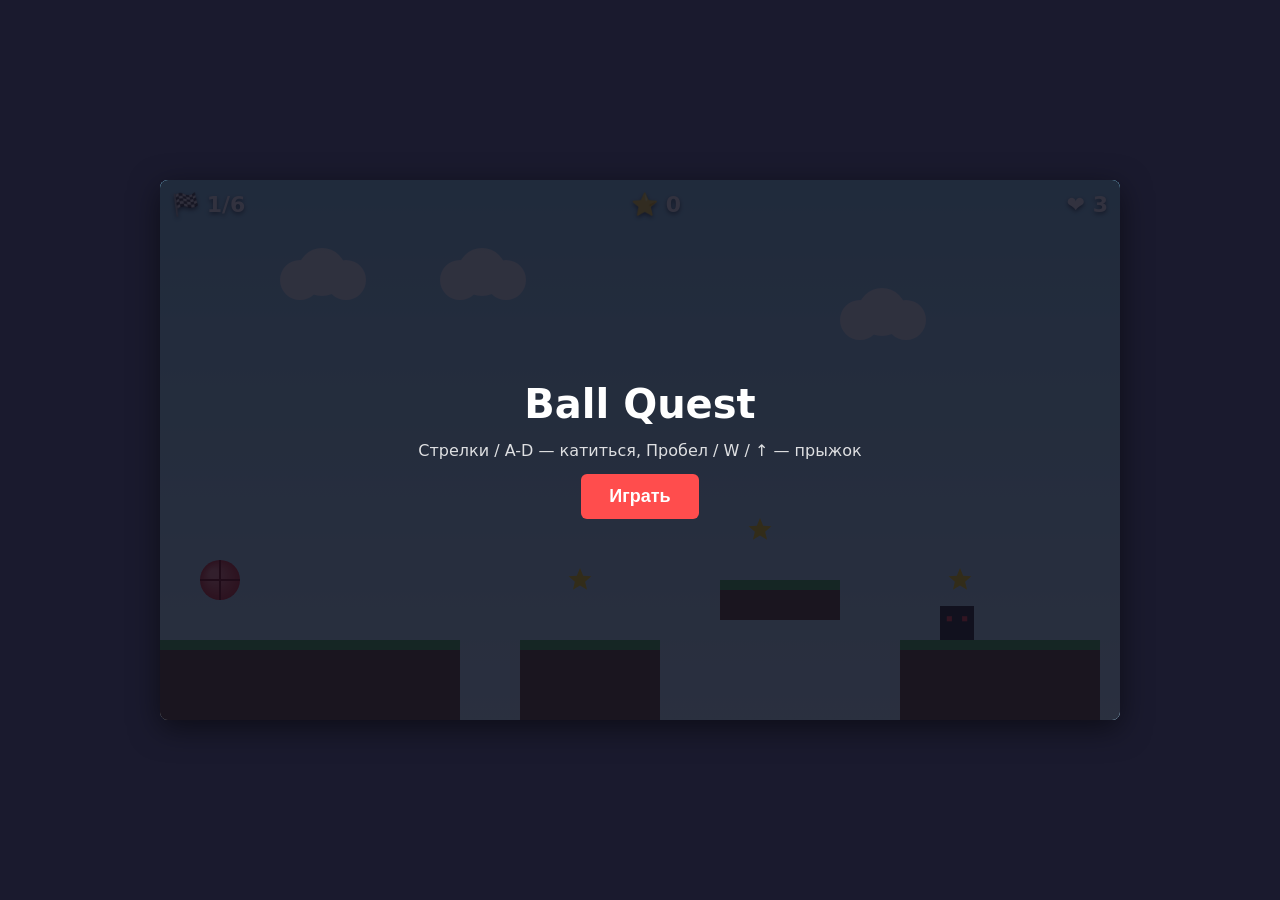
==== play/index.html @ 4b8a6bdd "Add Ball Quest landing page and playable web build Free browser-playable physics platformer with a d" ====
<!DOCTYPE html>
<html lang="ru">
<head>
<meta charset="UTF-8">
<meta name="viewport" content="width=device-width, initial-scale=1.0">
<title>Ball Quest</title>
<meta name="theme-color" content="#1a1a2e">
<link rel="manifest" href="manifest.json">
<link rel="icon" href="icon.svg" type="image/svg+xml">
<link rel="stylesheet" href="style.css">
</head>
<body>
  <div id="game-wrap">
    <canvas id="game" width="960" height="540"></canvas>

    <div id="hud">
      <div id="level">🏁 <span id="level-val">1/6</span></div>
      <div id="score">⭐ <span id="score-val">0</span></div>
      <div id="lives">❤️ <span id="lives-val">3</span></div>
    </div>
    <div id="offline-badge" class="hidden">Офлайн-режим</div>

    <div id="overlay" class="screen">
      <h1>Ball Quest</h1>
      <p>Стрелки / A-D — катиться, Пробел / W / ↑ — прыжок</p>
      <button id="start-btn">Играть</button>
    </div>

    <div id="win-screen" class="screen hidden">
      <h1>Уровень пройден!</h1>
      <p id="win-score"></p>
      <button id="restart-btn">Играть снова</button>
    </div>

    <div id="lose-screen" class="screen hidden">
      <h1>Игра окончена</h1>
      <p id="lose-score"></p>
      <button id="retry-btn">Попробовать снова</button>
    </div>
  </div>

  <script src="game.js"></script>
  <script src="sw-register.js"></script>
</body>
</html>
---- play/style.css ----
* { box-sizing: border-box; }

body {
  margin: 0;
  min-height: 100vh;
  display: flex;
  align-items: center;
  justify-content: center;
  background: #1a1a2e;
  font-family: 'Segoe UI', system-ui, sans-serif;
}

#game-wrap {
  position: relative;
  width: 960px;
  max-width: 100vw;
  aspect-ratio: 960 / 540;
}

canvas {
  width: 100%;
  height: 100%;
  display: block;
  background: #87ceeb;
  border-radius: 8px;
  box-shadow: 0 8px 30px rgba(0,0,0,0.5);
}

#hud {
  position: absolute;
  top: 12px;
  left: 12px;
  right: 12px;
  display: flex;
  justify-content: space-between;
  font-size: 22px;
  font-weight: bold;
  color: #fff;
  text-shadow: 0 2px 4px rgba(0,0,0,0.6);
  pointer-events: none;
}

.screen {
  position: absolute;
  inset: 0;
  background: rgba(15, 15, 30, 0.85);
  color: #fff;
  display: flex;
  flex-direction: column;
  align-items: center;
  justify-content: center;
  text-align: center;
  border-radius: 8px;
  gap: 14px;
}

.hidden {
  display: none !important;
}

#offline-badge {
  position: absolute;
  bottom: 12px;
  left: 12px;
  padding: 6px 12px;
  font-size: 13px;
  font-weight: bold;
  color: #fff;
  background: rgba(255, 77, 77, 0.85);
  border-radius: 4px;
  pointer-events: none;
}

.screen h1 {
  margin: 0;
  font-size: 40px;
}

.screen p {
  margin: 0;
  font-size: 16px;
  opacity: 0.85;
}

.screen button {
  padding: 12px 28px;
  font-size: 18px;
  font-weight: bold;
  border: none;
  border-radius: 6px;
  background: #ff4d4d;
  color: #fff;
  cursor: pointer;
  transition: transform 0.1s, background 0.2s;
}

.screen button:hover {
  background: #ff6b6b;
  transform: translateY(-2px);
}
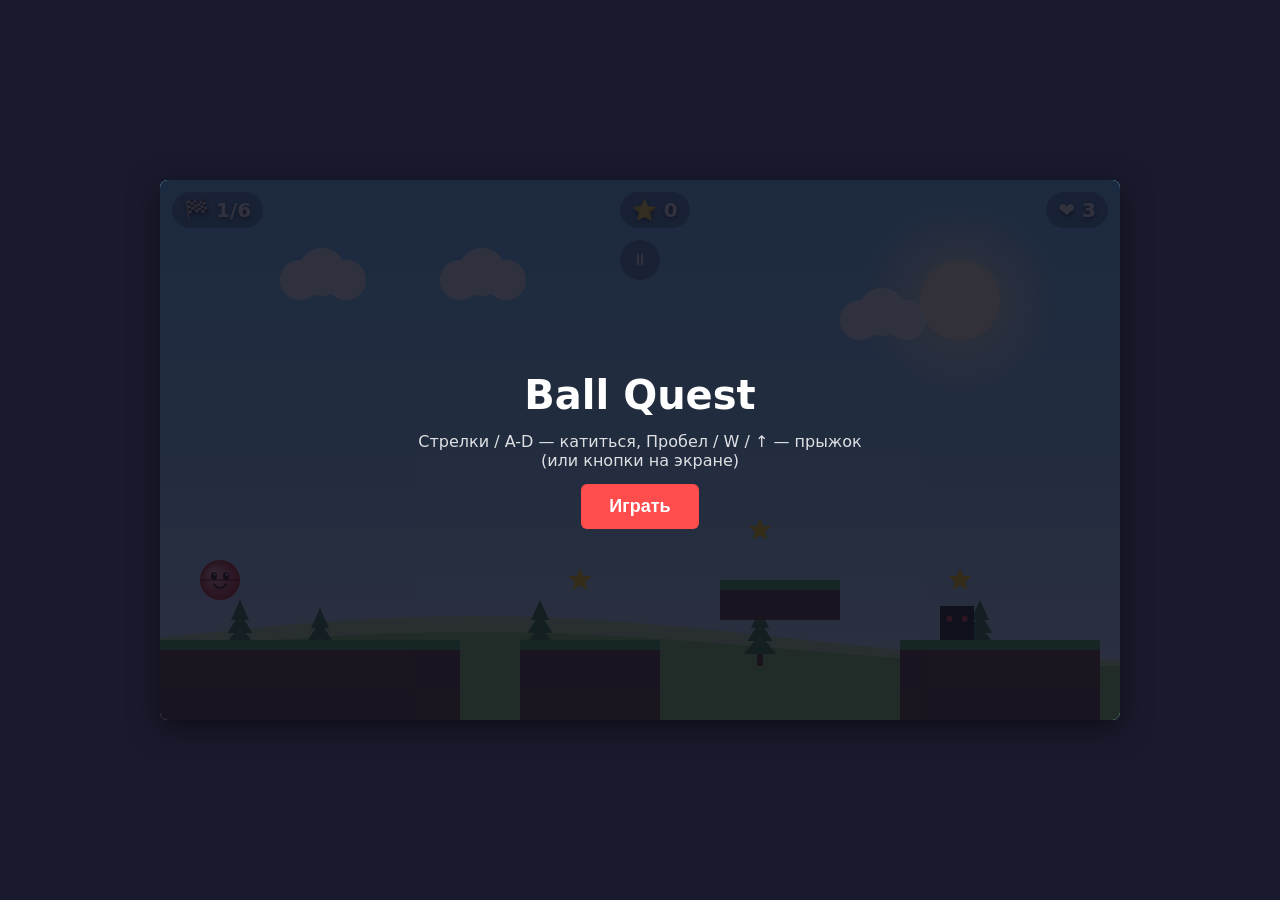
==== commit 8af8fc3c: "Add touch controls, pause, and richer visuals to the game Adds on-screen movement/jump buttons (requ" ====
--- a/play/index.html
+++ b/play/index.html
@@ -18,12 +18,24 @@
       <div id="score">⭐ <span id="score-val">0</span></div>
       <div id="lives">❤️ <span id="lives-val">3</span></div>
     </div>
+    <button id="pause-btn" aria-label="Пауза">⏸</button>
     <div id="offline-badge" class="hidden">Офлайн-режим</div>
+
+    <div id="touch-controls">
+      <button id="btn-left" class="touch-btn" aria-label="Влево">◀</button>
+      <button id="btn-right" class="touch-btn" aria-label="Вправо">▶</button>
+      <button id="btn-jump" class="touch-btn" aria-label="Прыжок">⤒</button>
+    </div>
 
     <div id="overlay" class="screen">
       <h1>Ball Quest</h1>
-      <p>Стрелки / A-D — катиться, Пробел / W / ↑ — прыжок</p>
+      <p>Стрелки / A-D — катиться, Пробел / W / ↑ — прыжок<br>(или кнопки на экране)</p>
       <button id="start-btn">Играть</button>
+    </div>
+
+    <div id="pause-screen" class="screen hidden">
+      <h1>Пауза</h1>
+      <button id="resume-btn">Продолжить</button>
     </div>
 
     <div id="win-screen" class="screen hidden">
--- a/play/style.css
+++ b/play/style.css
@@ -33,11 +33,84 @@
   right: 12px;
   display: flex;
   justify-content: space-between;
-  font-size: 22px;
+  align-items: center;
+  font-size: 20px;
   font-weight: bold;
   color: #fff;
   text-shadow: 0 2px 4px rgba(0,0,0,0.6);
   pointer-events: none;
+}
+
+#hud > div {
+  background: rgba(0, 0, 0, 0.28);
+  padding: 6px 12px;
+  border-radius: 999px;
+  backdrop-filter: blur(2px);
+}
+
+#pause-btn {
+  position: absolute;
+  top: 60px;
+  left: 50%;
+  transform: translateX(-50%);
+  width: 40px;
+  height: 40px;
+  border-radius: 50%;
+  border: none;
+  background: rgba(0, 0, 0, 0.28);
+  color: #fff;
+  font-size: 16px;
+  cursor: pointer;
+  display: flex;
+  align-items: center;
+  justify-content: center;
+}
+
+#pause-btn:hover { background: rgba(0, 0, 0, 0.45); }
+
+#touch-controls {
+  position: absolute;
+  inset: 0;
+  pointer-events: none;
+}
+
+.touch-btn {
+  position: absolute;
+  bottom: 26px;
+  width: 68px;
+  height: 68px;
+  border-radius: 50%;
+  border: 2px solid rgba(255, 255, 255, 0.55);
+  background: rgba(255, 255, 255, 0.16);
+  color: #fff;
+  font-size: 28px;
+  display: flex;
+  align-items: center;
+  justify-content: center;
+  pointer-events: auto;
+  -webkit-tap-highlight-color: transparent;
+  touch-action: none;
+  user-select: none;
+}
+
+.touch-btn:active,
+.touch-btn.active {
+  background: rgba(255, 255, 255, 0.4);
+}
+
+#btn-left { left: 20px; }
+#btn-right { left: 100px; }
+#btn-jump {
+  right: 20px;
+  width: 78px;
+  height: 78px;
+  background: rgba(255, 77, 77, 0.35);
+  border-color: rgba(255, 120, 120, 0.7);
+}
+#btn-jump:active, #btn-jump.active { background: rgba(255, 77, 77, 0.6); }
+
+@media (hover: hover) and (pointer: fine) {
+  #touch-controls { display: none; }
 }
 
 .screen {
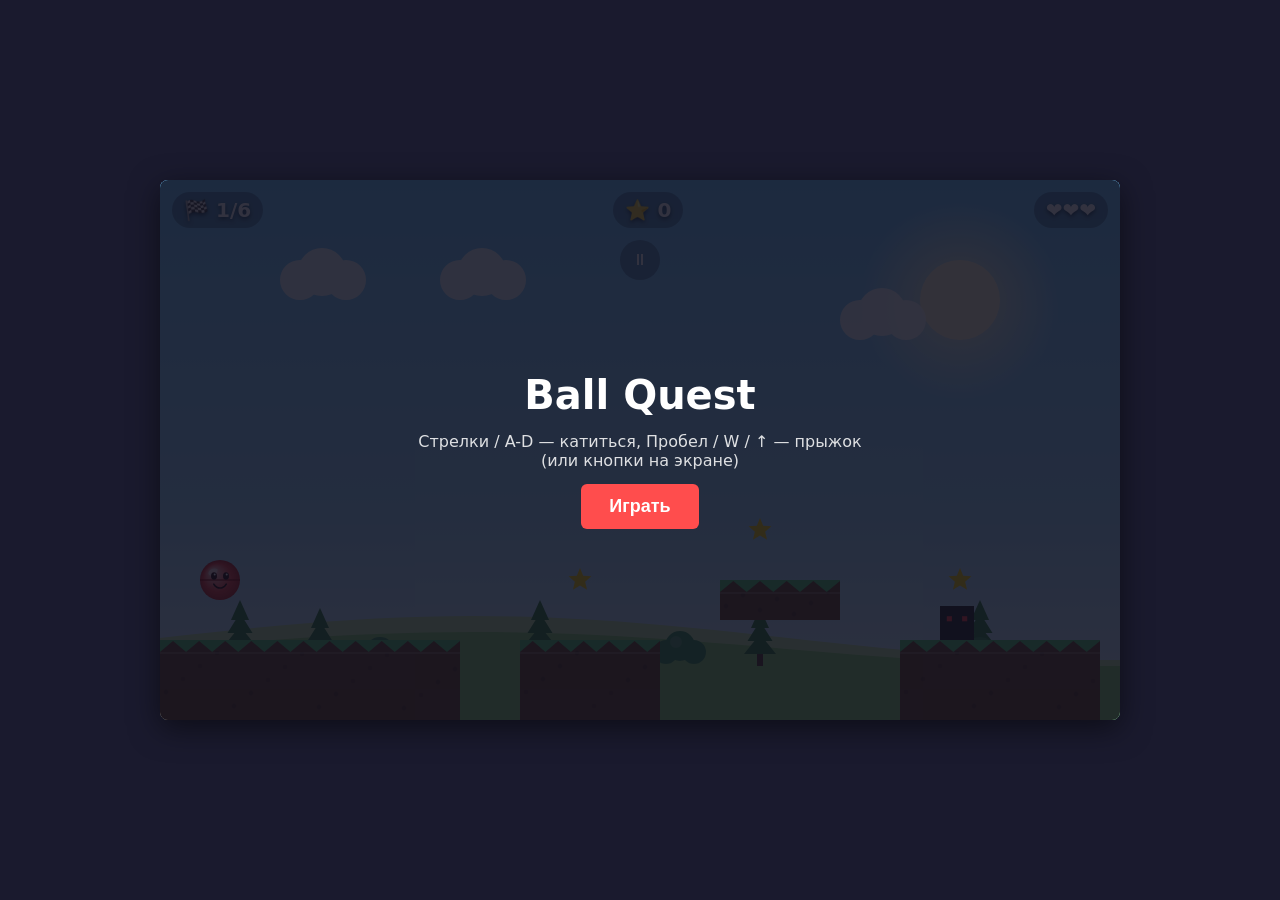
==== commit 2a11511b: "Increase visual polish: textured ground, richer background, ball highlight Jagged grass edges and sp" ====
--- a/play/index.html
+++ b/play/index.html
@@ -16,7 +16,9 @@
     <div id="hud">
       <div id="level">🏁 <span id="level-val">1/6</span></div>
       <div id="score">⭐ <span id="score-val">0</span></div>
-      <div id="lives">❤️ <span id="lives-val">3</span></div>
+      <div id="lives">
+        <span class="heart-icon" data-life="1">❤️</span><span class="heart-icon" data-life="2">❤️</span><span class="heart-icon" data-life="3">❤️</span>
+      </div>
     </div>
     <button id="pause-btn" aria-label="Пауза">⏸</button>
     <div id="offline-badge" class="hidden">Офлайн-режим</div>
--- a/play/style.css
+++ b/play/style.css
@@ -46,6 +46,15 @@
   padding: 6px 12px;
   border-radius: 999px;
   backdrop-filter: blur(2px);
+}
+
+.heart-icon {
+  transition: opacity 0.2s, filter 0.2s;
+}
+
+.heart-icon.lost {
+  opacity: 0.35;
+  filter: grayscale(1);
 }
 
 #pause-btn {
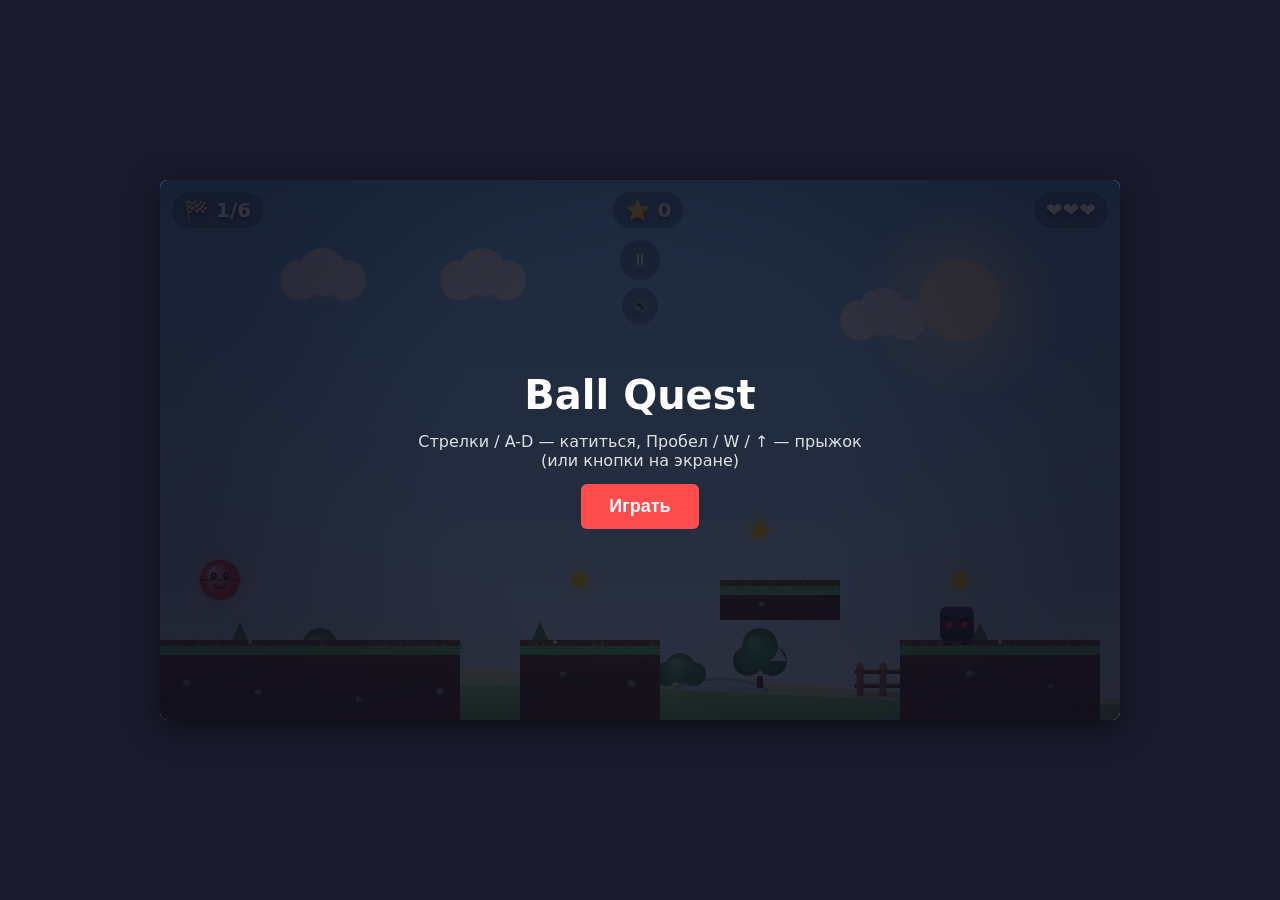
==== commit 7fdf86a2: "Add sound: procedural SFX + background music via Web Audio API The game had zero audio. Add synthesi" ====
--- a/play/index.html
+++ b/play/index.html
@@ -21,6 +21,7 @@
       </div>
     </div>
     <button id="pause-btn" aria-label="Пауза">⏸</button>
+    <button id="mute-btn" aria-label="Звук">🔊</button>
     <div id="offline-badge" class="hidden">Офлайн-режим</div>
 
     <div id="touch-controls">
--- a/play/style.css
+++ b/play/style.css
@@ -77,6 +77,26 @@
 
 #pause-btn:hover { background: rgba(0, 0, 0, 0.45); }
 
+#mute-btn {
+  position: absolute;
+  top: 108px;
+  left: 50%;
+  transform: translateX(-50%);
+  width: 36px;
+  height: 36px;
+  border-radius: 50%;
+  border: none;
+  background: rgba(0, 0, 0, 0.28);
+  color: #fff;
+  font-size: 14px;
+  cursor: pointer;
+  display: flex;
+  align-items: center;
+  justify-content: center;
+}
+
+#mute-btn:hover { background: rgba(0, 0, 0, 0.45); }
+
 #touch-controls {
   position: absolute;
   inset: 0;
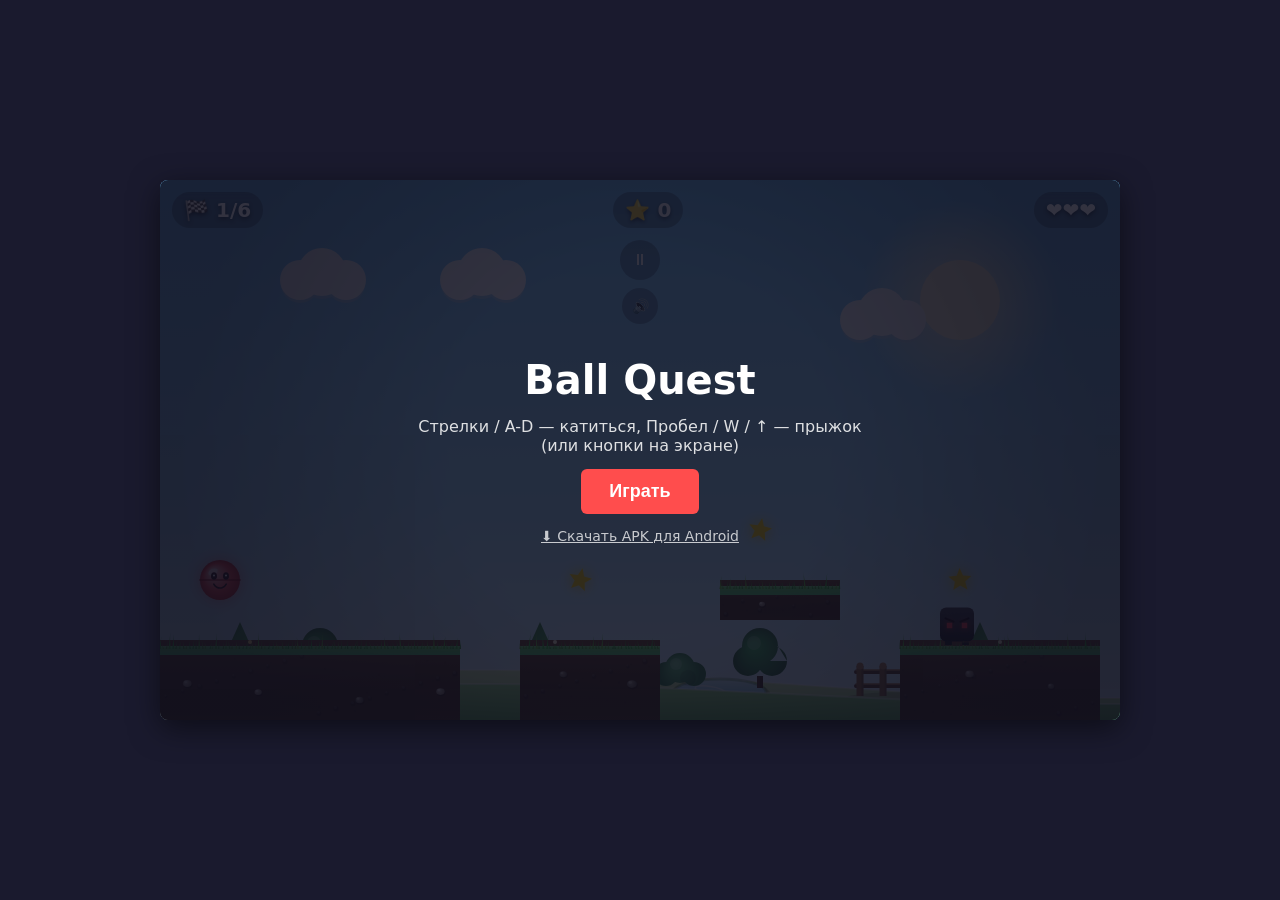
==== commit 52b10afb: "Add APK download link to the game's start screen Users who land directly on /play/ (e.g. a bookmarke" ====
--- a/play/index.html
+++ b/play/index.html
@@ -34,6 +34,7 @@
       <h1>Ball Quest</h1>
       <p>Стрелки / A-D — катиться, Пробел / W / ↑ — прыжок<br>(или кнопки на экране)</p>
       <button id="start-btn">Играть</button>
+      <a href="https://kamox123.github.io/ball-quest/downloads/ball-quest.apk" class="apk-link" target="_blank" rel="noopener">⬇ Скачать APK для Android</a>
     </div>
 
     <div id="pause-screen" class="screen hidden">
--- a/play/style.css
+++ b/play/style.css
@@ -200,3 +200,13 @@
   background: #ff6b6b;
   transform: translateY(-2px);
 }
+
+.apk-link {
+  color: rgba(255, 255, 255, 0.75);
+  font-size: 14px;
+  text-decoration: underline;
+}
+
+.apk-link:hover {
+  color: #fff;
+}
